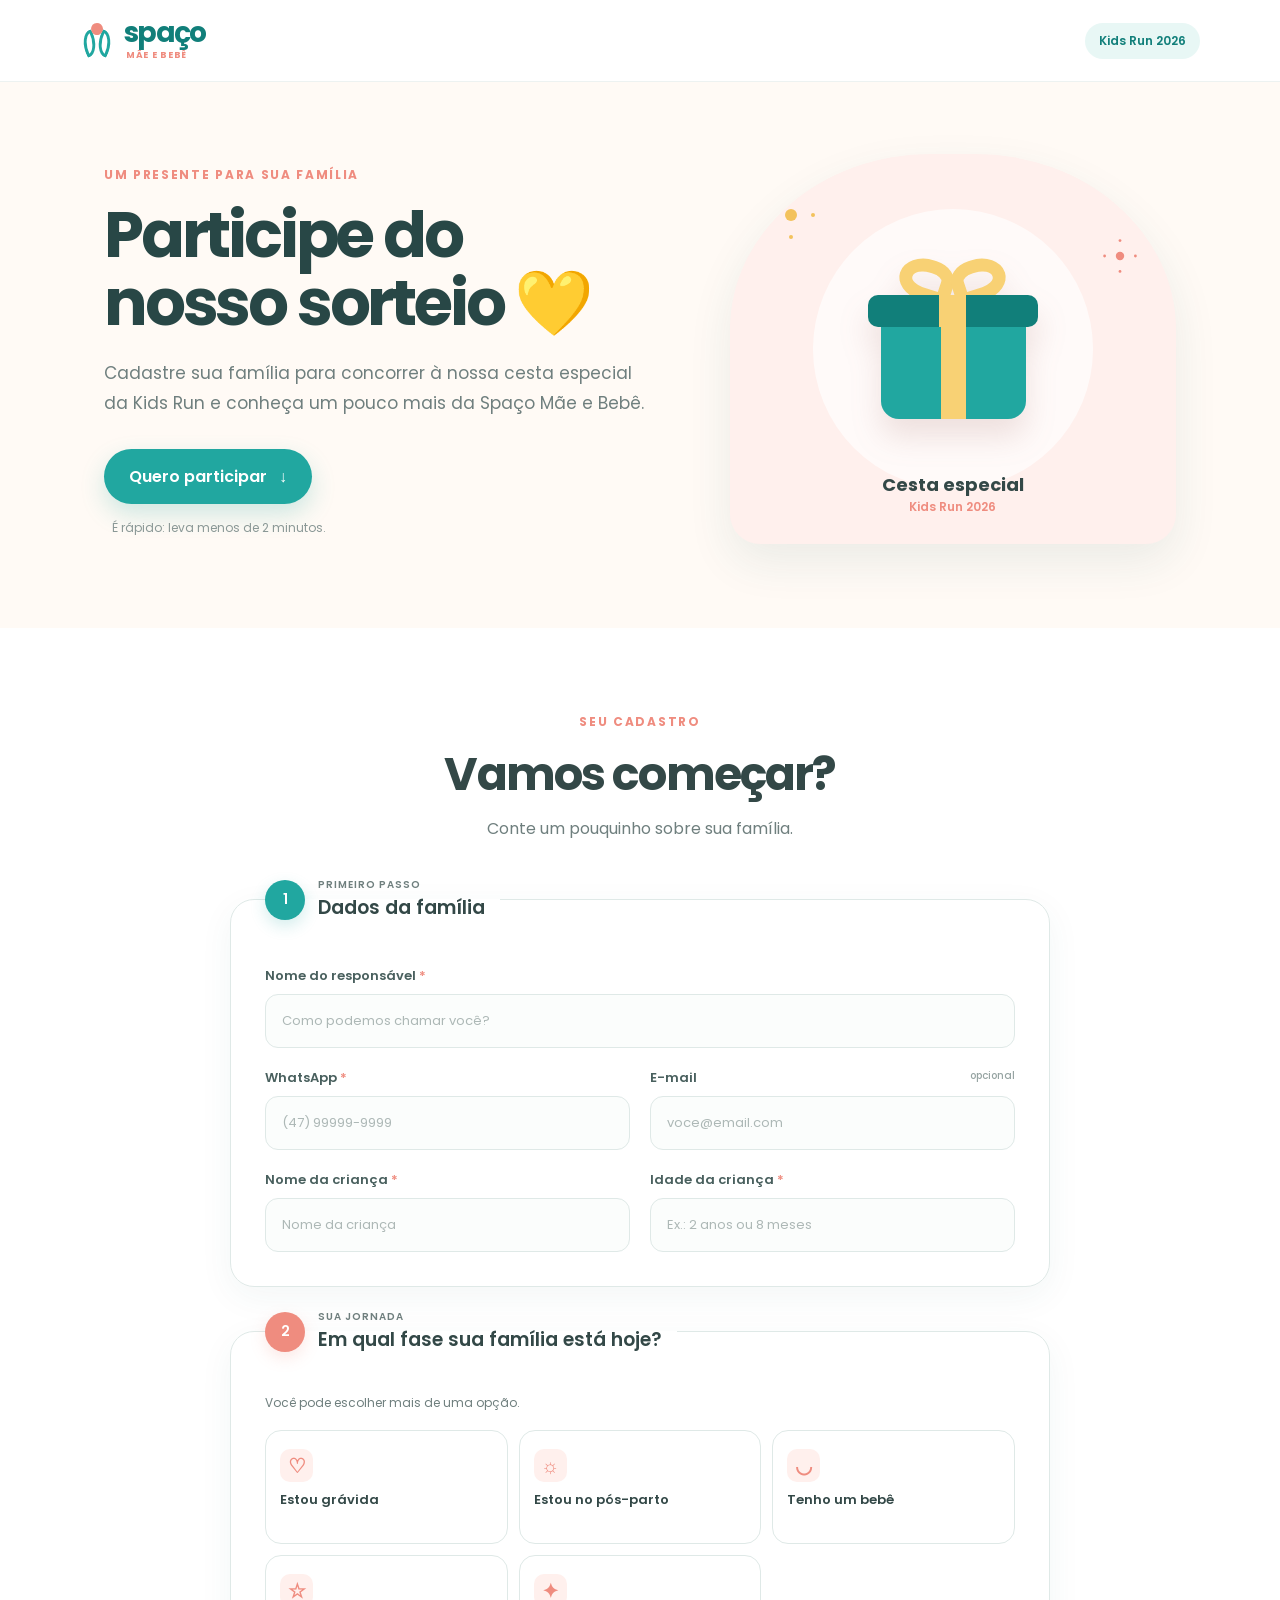
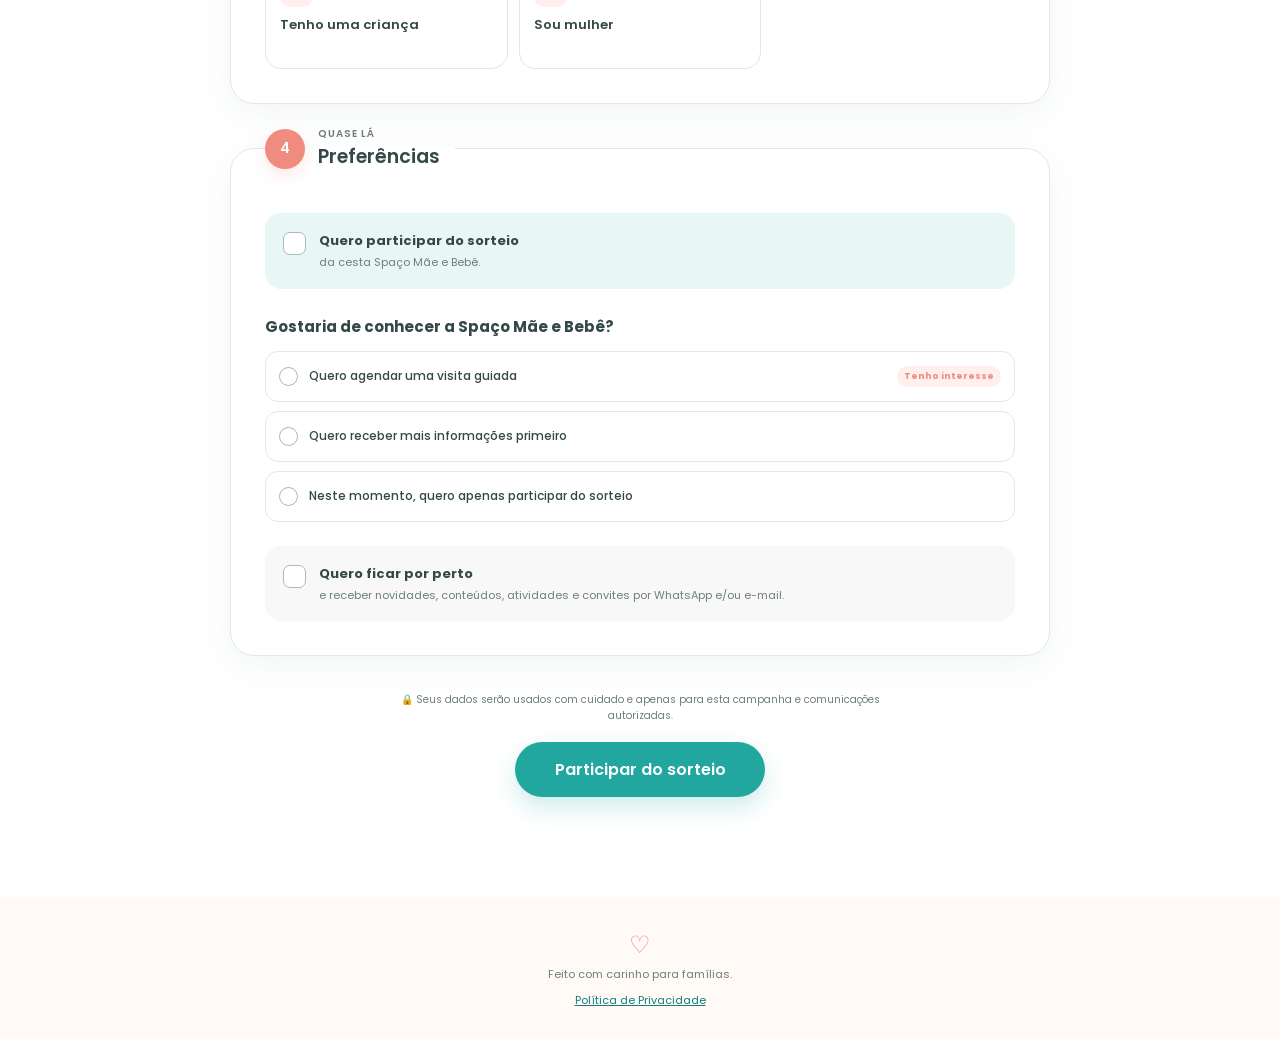
==== index.html @ 224c8922 "Implantação" ====
<!doctype html>
<html lang="pt-BR">
  <head>
    <meta charset="UTF-8" />
    <meta name="viewport" content="width=device-width, initial-scale=1.0" />
    <meta name="theme-color" content="#25a9a2" />
    <meta name="description" content="Participe do sorteio da Spaço Mãe e Bebê na 2ª Pequenos Anjos Kids Run 2026." />
    <title>Sorteio Kids Run 2026 | Spaço Mãe e Bebê</title>
    <link rel="preconnect" href="https://fonts.googleapis.com" />
    <link rel="preconnect" href="https://fonts.gstatic.com" crossorigin />
    <link href="https://fonts.googleapis.com/css2?family=Poppins:wght@400;500;600;700&display=swap" rel="stylesheet" />
    <link rel="stylesheet" href="styles.css" />
    <script src="script.js" defer></script>
  </head>
  <body>
    <header class="site-header">
      <a class="brand" href="https://spacomaeebebe.com.br/" aria-label="Spaço Mãe e Bebê">
        <span class="brand-mark" aria-hidden="true"><span></span><span></span><span></span></span>
        <span class="brand-name">spaço<small>mãe e bebê</small></span>
      </a>
      <span class="event-tag">Kids Run 2026</span>
    </header>

    <main>
      <section class="hero" aria-labelledby="hero-title">
        <div class="hero-copy">
          <span class="eyebrow">Um presente para sua família</span>
          <h1 id="hero-title">Participe do nosso sorteio <span aria-hidden="true">💛</span></h1>
          <p>Cadastre sua família para concorrer à nossa cesta especial da Kids Run e conheça um pouco mais da Spaço Mãe e Bebê.</p>
          <a class="button button-primary" href="#cadastro">Quero participar <span aria-hidden="true">↓</span></a>
          <span class="hero-note">É rápido: leva menos de 2 minutos.</span>
        </div>

        <div class="prize-card" aria-label="Cesta especial Kids Run">
          <div class="sun sun-one"></div><div class="sun sun-two"></div>
          <div class="gift" aria-hidden="true">
            <span class="gift-bow left"></span><span class="gift-bow right"></span>
            <span class="gift-lid"></span><span class="gift-box"></span>
          </div>
          <div class="prize-copy"><strong>Cesta especial</strong><span>Kids Run 2026</span></div>
        </div>
      </section>

      <section class="form-section" id="cadastro" aria-labelledby="form-title">
        <div class="form-intro">
          <span class="eyebrow">Seu cadastro</span>
          <h2 id="form-title">Vamos começar?</h2>
          <p>Conte um pouquinho sobre sua família.</p>
        </div>

        <form id="raffle-form" novalidate>
          <input type="hidden" name="origem" value="Kids Run 2026" />
          <input type="hidden" name="dataHora" id="data-hora" />

          <fieldset class="form-step">
            <legend><span class="step-number">1</span><span><small>Primeiro passo</small>Dados da família</span></legend>
            <div class="field-grid">
              <label class="field field-wide">Nome do responsável <span>*</span>
                <input type="text" name="responsavel" autocomplete="name" placeholder="Como podemos chamar você?" required />
                <small class="error-message">Digite o nome do responsável.</small>
              </label>
              <label class="field">WhatsApp <span>*</span>
                <input type="tel" name="whatsapp" id="whatsapp" autocomplete="tel" inputmode="numeric" maxlength="15" placeholder="(47) 99999-9999" required />
                <small class="error-message">Digite um WhatsApp válido.</small>
              </label>
              <label class="field">E-mail <em>opcional</em>
                <input type="email" name="email" autocomplete="email" placeholder="voce@email.com" />
                <small class="error-message">Digite um e-mail válido.</small>
              </label>
              <label class="field">Nome da criança <span>*</span>
                <input type="text" name="crianca" autocomplete="off" placeholder="Nome da criança" required />
                <small class="error-message">Digite o nome da criança.</small>
              </label>
              <label class="field">Idade da criança <span>*</span>
                <input type="text" name="idade" inputmode="decimal" placeholder="Ex.: 2 anos ou 8 meses" required />
                <small class="error-message">Informe a idade da criança.</small>
              </label>
            </div>
          </fieldset>

          <fieldset class="form-step" id="fase-step">
            <legend><span class="step-number coral">2</span><span><small>Sua jornada</small>Em qual fase sua família está hoje?</span></legend>
            <p class="helper">Você pode escolher mais de uma opção.</p>
            <div class="choice-grid phase-grid" id="phase-options">
              <label class="choice-card"><input type="checkbox" name="fase" value="Estou grávida" /><span class="choice-icon">♡</span><span>Estou grávida</span><i>✓</i></label>
              <label class="choice-card"><input type="checkbox" name="fase" value="Estou no pós-parto" /><span class="choice-icon">☼</span><span>Estou no pós-parto</span><i>✓</i></label>
              <label class="choice-card"><input type="checkbox" name="fase" value="Tenho um bebê" /><span class="choice-icon">◡</span><span>Tenho um bebê</span><i>✓</i></label>
              <label class="choice-card"><input type="checkbox" name="fase" value="Tenho uma criança" /><span class="choice-icon">☆</span><span>Tenho uma criança</span><i>✓</i></label>
              <label class="choice-card"><input type="checkbox" name="fase" value="Sou mulher" /><span class="choice-icon">✦</span><span>Sou mulher</span><i>✓</i></label>
            </div>
            <small class="group-error" id="phase-error">Escolha pelo menos uma fase.</small>
          </fieldset>

          <fieldset class="form-step interest-step" id="interest-step" hidden>
            <legend><span class="step-number">3</span><span><small>Conte pra gente</small>O que você gostaria de conhecer melhor?</span></legend>
            <p class="helper">Escolha quantas opções quiser.</p>
            <div class="pill-grid" id="interest-options" aria-live="polite"></div>
          </fieldset>

          <fieldset class="form-step final-step">
            <legend><span class="step-number coral">4</span><span><small>Quase lá</small>Preferências</span></legend>

            <div class="check-panel required-panel">
              <label class="check-row">
                <input type="checkbox" name="participaSorteio" value="Sim" required />
                <span class="custom-check">✓</span>
                <span><strong>Quero participar do sorteio</strong><small>da cesta Spaço Mãe e Bebê.</small></span>
              </label>
              <small class="group-error">Confirme sua participação no sorteio.</small>
            </div>

            <div class="visit-block">
              <h3>Gostaria de conhecer a Spaço Mãe e Bebê?</h3>
              <div class="radio-list">
                <label><input type="radio" name="visita" value="Quero agendar uma visita guiada" required /><span></span>Quero agendar uma visita guiada <b>Tenho interesse</b></label>
                <label><input type="radio" name="visita" value="Quero receber mais informações primeiro" /><span></span>Quero receber mais informações primeiro</label>
                <label><input type="radio" name="visita" value="Neste momento, quero apenas participar do sorteio" /><span></span>Neste momento, quero apenas participar do sorteio</label>
              </div>
              <small class="group-error" id="visit-error">Escolha uma opção.</small>
            </div>

            <div class="check-panel consent-panel">
              <label class="check-row">
                <input type="checkbox" name="autorizouComunicacao" value="Sim" />
                <span class="custom-check">✓</span>
                <span><strong>Quero ficar por perto</strong><small>e receber novidades, conteúdos, atividades e convites por WhatsApp e/ou e-mail.</small></span>
              </label>
            </div>
          </fieldset>

          <div class="submit-area">
            <p><span aria-hidden="true">🔒</span> Seus dados serão usados com cuidado e apenas para esta campanha e comunicações autorizadas.</p>
            <button class="button button-primary submit-button" type="submit">
              <span class="button-label">Participar do sorteio</span><span class="spinner" aria-hidden="true"></span>
            </button>
            <div class="submit-error" role="alert" hidden>Não foi possível enviar agora. Confira sua conexão e tente novamente.</div>
          </div>
        </form>
      </section>

      <section class="success-card" id="success" hidden tabindex="-1">
        <div class="success-icon" aria-hidden="true">✓</div>
        <span class="eyebrow">Tudo certo</span>
        <h2>Cadastro realizado! 💛</h2>
        <p>Pronto, você já está participando do nosso sorteio. Boa sorte!</p>
        <p class="visit-success" hidden>Que bom saber que você quer conhecer a Spaço! Nossa equipe está aqui no evento e pode conversar com você para deixar sua visita encaminhada.</p>
        <a class="button button-primary" href="https://spacomaeebebe.com.br/">Conhecer a Spaço Mãe e Bebê</a>
      </section>
    </main>

    <footer><span class="footer-heart">♡</span><p>Feito com carinho para famílias.</p><a href="https://spacomaeebebe.com.br/politica-de-privacidade/">Política de Privacidade</a></footer>
  </body>
</html>
---- styles.css ----
:root {
  --teal: #21a7a0;
  --teal-dark: #117f7a;
  --teal-soft: #e8f7f5;
  --coral: #ef8c7f;
  --coral-soft: #fff0ed;
  --cream: #fffaf5;
  --ink: #334847;
  --muted: #6f7f7e;
  --line: #dfe9e7;
  --white: #fff;
  --shadow: 0 18px 45px rgba(32, 94, 90, .09);
  --radius: 24px;
}

* { box-sizing: border-box; }
html { scroll-behavior: smooth; }
body { margin: 0; font-family: "Poppins", Arial, sans-serif; color: var(--ink); background: var(--cream); -webkit-font-smoothing: antialiased; }
button, input { font: inherit; }
a { color: inherit; }
[hidden] { display: none !important; }

.site-header { height: 82px; padding: 0 max(24px, calc((100% - 1120px) / 2)); display: flex; align-items: center; justify-content: space-between; background: rgba(255,255,255,.96); border-bottom: 1px solid #edf2f1; }
.brand { display: inline-flex; align-items: center; gap: 10px; text-decoration: none; color: var(--teal-dark); }
.brand-name { font-size: 28px; line-height: .82; letter-spacing: -.06em; font-weight: 700; }
.brand-name small { display: block; color: var(--coral); letter-spacing: .08em; font-size: 9px; text-transform: uppercase; margin: 7px 0 0 2px; }
.brand-mark { position: relative; width: 34px; height: 38px; display: block; }
.brand-mark span { position: absolute; width: 15px; height: 25px; border: 3px solid var(--teal); border-radius: 100% 10% 100% 10%; transform: rotate(-25deg); left: 2px; top: 9px; }
.brand-mark span:nth-child(2) { transform: rotate(25deg) scaleX(-1); left: 17px; }
.brand-mark span:nth-child(3) { width: 12px; height: 12px; border: 0; border-radius: 50%; background: var(--coral); left: 11px; top: 1px; }
.event-tag { color: var(--teal-dark); background: var(--teal-soft); padding: 9px 14px; border-radius: 999px; font-size: 12px; font-weight: 600; }

.hero { max-width: 1120px; margin: 0 auto; padding: 72px 24px 84px; display: grid; grid-template-columns: 1.1fr .9fr; align-items: center; gap: 80px; position: relative; }
.hero h1 { font-size: clamp(42px, 5vw, 68px); line-height: 1.06; letter-spacing: -.05em; margin: 15px 0 22px; color: #284746; }
.hero p { font-size: 17px; line-height: 1.75; max-width: 600px; color: var(--muted); margin: 0 0 30px; }
.eyebrow { display: inline-block; color: var(--coral); font-size: 12px; font-weight: 700; letter-spacing: .14em; text-transform: uppercase; }
.button { min-height: 54px; border: 0; border-radius: 999px; padding: 15px 25px; display: inline-flex; align-items: center; justify-content: center; gap: 12px; font-weight: 600; text-decoration: none; cursor: pointer; transition: transform .2s, box-shadow .2s, background .2s; }
.button:hover { transform: translateY(-2px); }
.button-primary { color: white; background: var(--teal); box-shadow: 0 10px 24px rgba(33, 167, 160, .22); }
.button-primary:hover { background: var(--teal-dark); }
.hero-note { display: block; color: #8a9896; font-size: 12px; margin: 15px 0 0 8px; }
.prize-card { height: 390px; border-radius: 45% 45% 30px 30px; background: var(--coral-soft); position: relative; overflow: hidden; display: flex; align-items: center; justify-content: center; box-shadow: var(--shadow); }
.prize-card:before { content: ""; width: 280px; height: 280px; position: absolute; border-radius: 50%; background: rgba(255,255,255,.7); }
.prize-copy { position: absolute; bottom: 28px; text-align: center; display: flex; flex-direction: column; color: var(--ink); }
.prize-copy strong { font-size: 18px; }.prize-copy span { color: var(--coral); font-size: 12px; font-weight: 600; }
.gift { width: 170px; height: 160px; position: relative; z-index: 1; margin-top: -20px; filter: drop-shadow(0 18px 15px rgba(143,82,71,.15)); }
.gift-box { position: absolute; width: 145px; height: 100px; left: 13px; bottom: 0; background: var(--teal); border-radius: 7px 7px 18px 18px; }
.gift-box:before { content:""; position:absolute; width: 25px; height:100%; background:#f8d174; left:60px; }
.gift-lid { position:absolute; width:170px; height:32px; bottom:92px; left:0; background:var(--teal-dark); border-radius:10px; z-index:2; }
.gift-lid:before { content:""; position:absolute; width:27px; height:100%; background:#f8d174; left:71px; }
.gift-bow { position:absolute; width:55px; height:42px; border:13px solid #f8d174; bottom:118px; left:31px; border-radius:55% 45% 25% 50%; transform:rotate(18deg); }
.gift-bow.right { left:83px; transform:rotate(-18deg) scaleX(-1); }
.sun { position:absolute; width:12px; height:12px; border-radius:50%; background:#f3c25c; top:55px; left:55px; box-shadow: 0 -22px 0 -4px #f3c25c, 0 22px 0 -4px #f3c25c, 22px 0 0 -4px #f3c25c, -22px 0 0 -4px #f3c25c; }
.sun-two { top:96px; left:auto; right:50px; transform:scale(.7); background:var(--coral); box-shadow: 0 -22px 0 -4px var(--coral), 0 22px 0 -4px var(--coral), 22px 0 0 -4px var(--coral), -22px 0 0 -4px var(--coral); }

.form-section { background: var(--white); padding: 80px 24px 100px; }
.form-intro { text-align: center; max-width: 650px; margin: 0 auto 36px; }
.form-intro h2, .success-card h2 { font-size: clamp(32px, 4vw, 46px); letter-spacing: -.04em; margin: 7px 0; }
.form-intro p { margin: 0; color: var(--muted); }
form { max-width: 820px; margin: 0 auto; }
.form-step { border: 1px solid var(--line); border-radius: var(--radius); padding: 34px; margin: 0 0 22px; box-shadow: 0 10px 35px rgba(32,94,90,.055); min-width: 0; }
.form-step legend { padding: 0 15px 0 0; display: flex; align-items: center; gap: 13px; font-size: 19px; font-weight: 600; }
.form-step legend small { display: block; color: var(--muted); font-size: 10px; font-weight: 600; letter-spacing: .1em; text-transform: uppercase; }
.step-number { width: 40px; height: 40px; border-radius: 50%; display: grid; place-items: center; color: white; background: var(--teal); font-size: 14px; box-shadow: 0 6px 16px rgba(33,167,160,.2); }
.step-number.coral { background: var(--coral); box-shadow: 0 6px 16px rgba(239,140,127,.2); }
.field-grid { display: grid; grid-template-columns: 1fr 1fr; gap: 20px; margin-top: 10px; }
.field-wide { grid-column: 1/-1; }
.field { font-size: 13px; font-weight: 600; color: #49605e; }
.field > span { color: var(--coral); }.field em { float: right; font-size: 10px; color: #96a4a2; font-style: normal; font-weight: 500; }
.field input { display: block; width: 100%; height: 54px; margin-top: 8px; padding: 0 16px; border: 1.5px solid var(--line); border-radius: 13px; outline: none; color: var(--ink); background: #fbfdfc; transition: border .2s, box-shadow .2s; }
.field input:focus { border-color: var(--teal); box-shadow: 0 0 0 4px var(--teal-soft); background: white; }
.field input::placeholder { color: #adb8b6; font-weight: 400; }
.helper { color: var(--muted); font-size: 12px; margin: 6px 0 18px; }
.choice-grid { display: grid; grid-template-columns: repeat(3, 1fr); gap: 11px; }
.choice-card { position: relative; min-height: 114px; border: 1.5px solid var(--line); border-radius: 16px; padding: 18px 14px; display: flex; flex-direction: column; gap: 8px; cursor: pointer; font-size: 13px; font-weight: 600; transition: .2s; }
.choice-card input, .pill input, .radio-list input, .check-row input { position: absolute; opacity: 0; pointer-events: none; }
.choice-card i { position: absolute; right: 11px; top: 11px; width: 20px; height: 20px; border-radius: 50%; background: var(--teal); color: white; display: none; place-items: center; font-size: 11px; font-style: normal; }
.choice-card:has(input:checked) { border-color: var(--teal); background: var(--teal-soft); color: var(--teal-dark); }
.choice-card:has(input:checked) i { display: grid; }
.choice-icon { width: 33px; height: 33px; display: grid; place-items: center; border-radius: 10px; background: var(--coral-soft); color: var(--coral); font-size: 20px; }
.pill-grid { display: flex; flex-wrap: wrap; gap: 9px; }
.pill { position: relative; cursor: pointer; }
.pill span { display: block; padding: 11px 15px; border: 1.5px solid var(--line); border-radius: 999px; font-size: 12px; font-weight: 500; transition: .2s; }
.pill:has(input:checked) span { color: var(--teal-dark); border-color: var(--teal); background: var(--teal-soft); }
.check-panel { border-radius: 16px; padding: 18px; background: var(--teal-soft); margin: 8px 0 26px; }
.consent-panel { background: #f7f8f7; margin: 24px 0 0; }
.check-row { display: flex; gap: 13px; cursor: pointer; position: relative; align-items: flex-start; }
.custom-check { flex: 0 0 23px; width: 23px; height: 23px; border: 1.5px solid #a8bdb9; border-radius: 7px; background: white; color: transparent; display: grid; place-items: center; font-size: 12px; margin-top: 1px; }
.check-row input:checked + .custom-check { background: var(--teal); border-color: var(--teal); color: white; }
.check-row strong { display: block; font-size: 13px; }.check-row small { display: block; color: var(--muted); font-size: 11px; margin-top: 3px; line-height: 1.5; }
.visit-block h3 { font-size: 15px; margin: 0 0 13px; }
.radio-list { display: grid; gap: 9px; }
.radio-list label { min-height: 51px; border: 1.5px solid var(--line); border-radius: 13px; padding: 12px 13px; display: flex; align-items: center; gap: 11px; position: relative; cursor: pointer; font-size: 12px; font-weight: 500; }
.radio-list label > span { width: 19px; height: 19px; flex: 0 0 19px; border: 1.5px solid #a9b7b5; border-radius: 50%; box-shadow: inset 0 0 0 4px white; background: white; }
.radio-list label:has(input:checked) { border-color: var(--teal); background: var(--teal-soft); color: var(--teal-dark); }
.radio-list label:has(input:checked) > span { background: var(--teal); border-color: var(--teal); }
.radio-list b { margin-left: auto; white-space: nowrap; color: var(--coral); background: var(--coral-soft); padding: 4px 7px; border-radius: 999px; font-size: 9px; }
.group-error, .error-message { display: none; color: #c95f55; font-size: 10px; margin-top: 7px; font-weight: 500; }
.field.invalid input { border-color: #d96e63; background: #fff9f8; }.field.invalid .error-message, .invalid-group > .group-error, .check-panel.invalid-group .group-error { display: block; }
.submit-area { text-align: center; padding-top: 14px; }.submit-area p { color: var(--muted); font-size: 10px; max-width: 540px; margin: 0 auto 18px; }
.submit-button { min-width: 250px; }.submit-button[disabled] { cursor: wait; opacity: .75; transform: none; }
.spinner { display: none; width: 18px; height: 18px; border: 2px solid rgba(255,255,255,.45); border-top-color: #fff; border-radius: 50%; animation: spin .8s linear infinite; }
.is-loading .spinner { display: block; }.is-loading .button-label { opacity: .8; }
.submit-error { margin: 14px auto 0; color: #b44e45; background: var(--coral-soft); padding: 11px; border-radius: 12px; font-size: 12px; max-width: 500px; }
@keyframes spin { to { transform: rotate(360deg); } }

.success-card { max-width: 720px; margin: 80px auto; padding: 60px 30px; text-align: center; background: white; border-radius: 30px; box-shadow: var(--shadow); }
.success-card p { color: var(--muted); line-height: 1.7; max-width: 560px; margin: 10px auto 24px; }.success-card .visit-success { padding: 16px; background: var(--coral-soft); border-radius: 14px; color: var(--ink); }
.success-icon { width: 66px; height: 66px; display: grid; place-items: center; margin: 0 auto 18px; border-radius: 50%; background: var(--teal-soft); color: var(--teal); font-size: 27px; }
footer { min-height: 130px; padding: 30px 24px; display: flex; flex-direction: column; align-items: center; justify-content: center; color: var(--muted); font-size: 11px; text-align: center; }
footer p { margin: 4px; }.footer-heart { font-size: 24px; color: var(--coral); }footer a { color: var(--teal-dark); margin-top: 5px; }

@media (max-width: 760px) {
  .site-header { height: 70px; padding: 0 18px; }.brand-name { font-size: 23px; }.brand-mark { transform: scale(.85); margin-right: -3px; }.event-tag { font-size: 10px; padding: 7px 10px; }
  .hero { padding: 45px 20px 60px; grid-template-columns: 1fr; gap: 38px; text-align: center; }.hero h1 { font-size: 40px; }.hero p { font-size: 15px; line-height: 1.65; }.hero .button { width: 100%; }.hero-note { margin-left: 0; }
  .prize-card { height: 300px; border-radius: 38% 38% 24px 24px; }.gift { transform: scale(.8); }.prize-copy { bottom: 22px; }
  .form-section { padding: 60px 14px 75px; }.form-intro { margin-bottom: 28px; }.form-intro h2 { font-size: 34px; }
  .form-step { padding: 24px 17px 22px; border-radius: 20px; }.form-step legend { font-size: 16px; padding-right: 8px; }.step-number { width: 36px; height: 36px; }
  .field-grid { grid-template-columns: 1fr; gap: 16px; }.field-wide { grid-column: auto; }.field input { height: 56px; font-size: 16px; }
  .choice-grid { grid-template-columns: 1fr 1fr; }.choice-card { min-height: 105px; }.choice-card:last-child { grid-column: 1/-1; min-height: 78px; }
  .radio-list label { align-items: flex-start; line-height: 1.45; }.radio-list b { display: none; }
  .submit-button { width: 100%; min-height: 58px; }.success-card { margin: 40px 14px; padding: 45px 20px; }
}

@media (prefers-reduced-motion: reduce) { html { scroll-behavior: auto; } *, *:before, *:after { animation-duration: .01ms !important; transition-duration: .01ms !important; } }
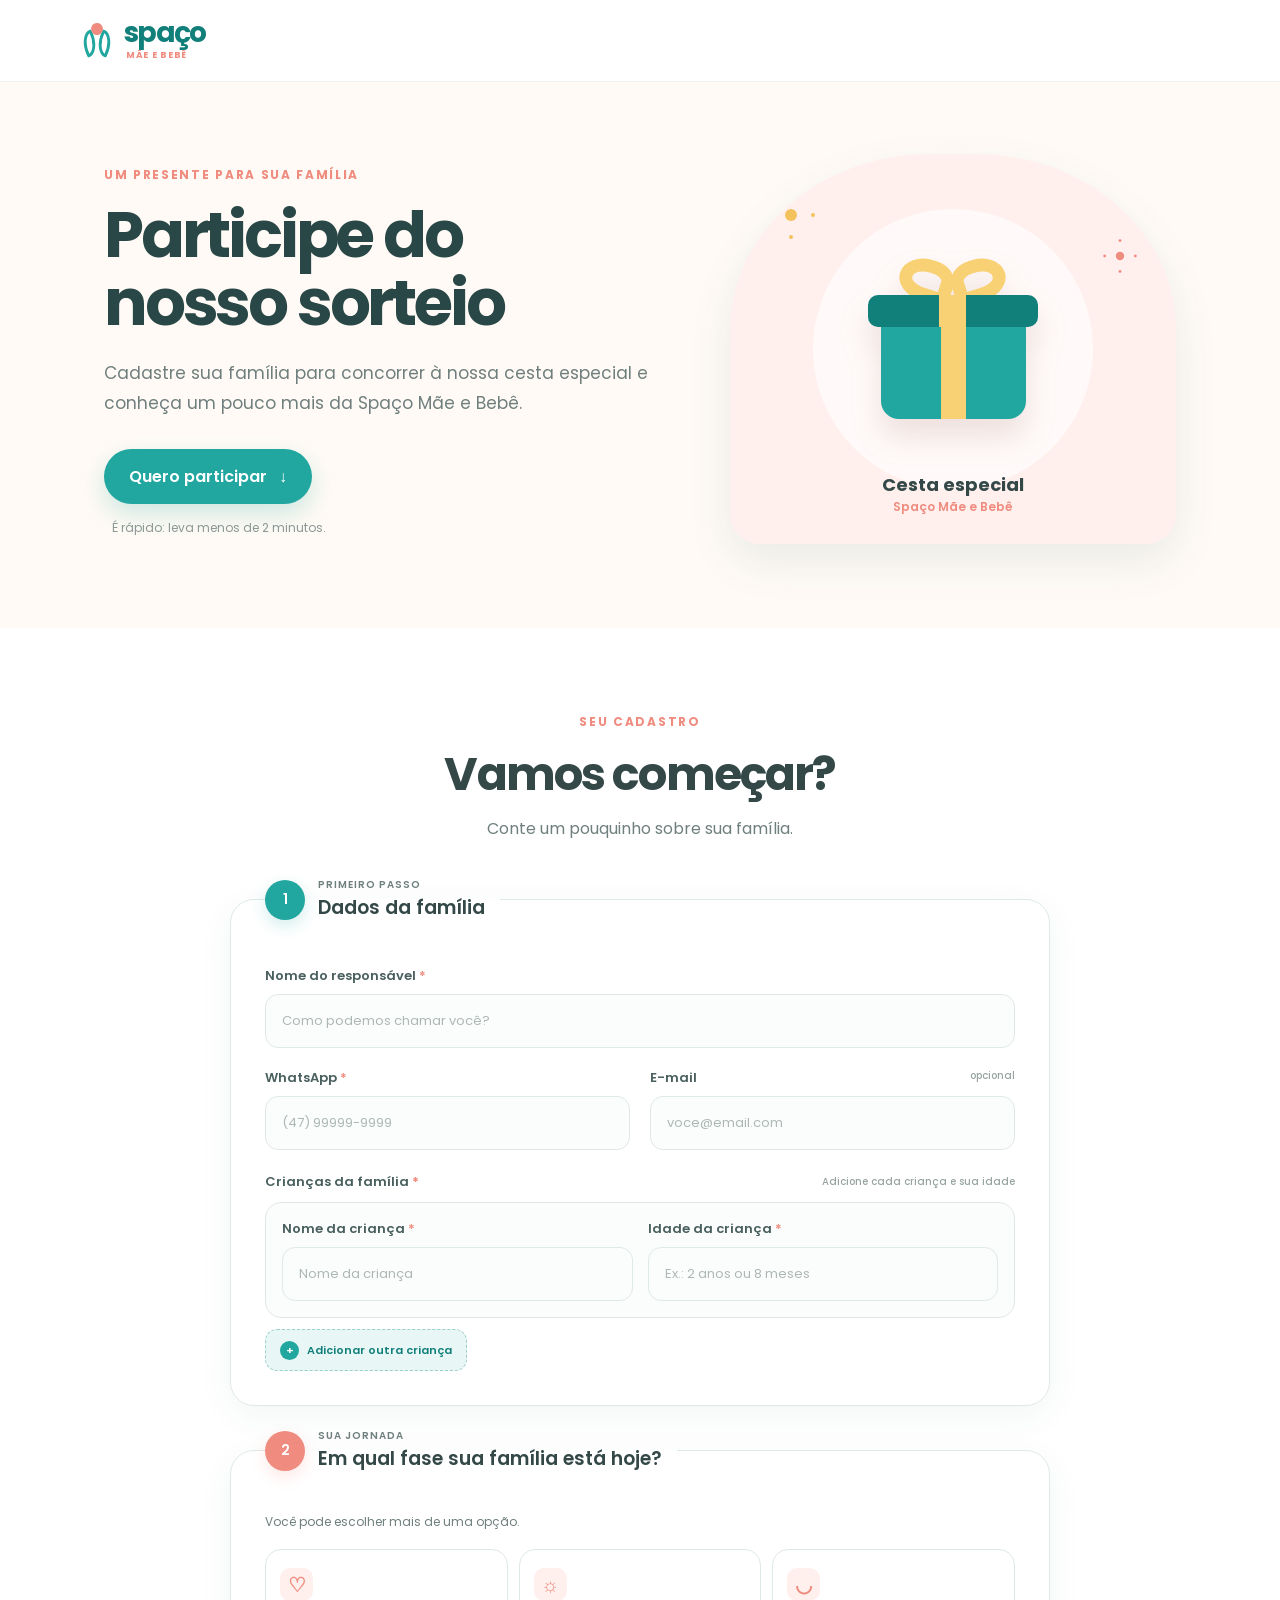
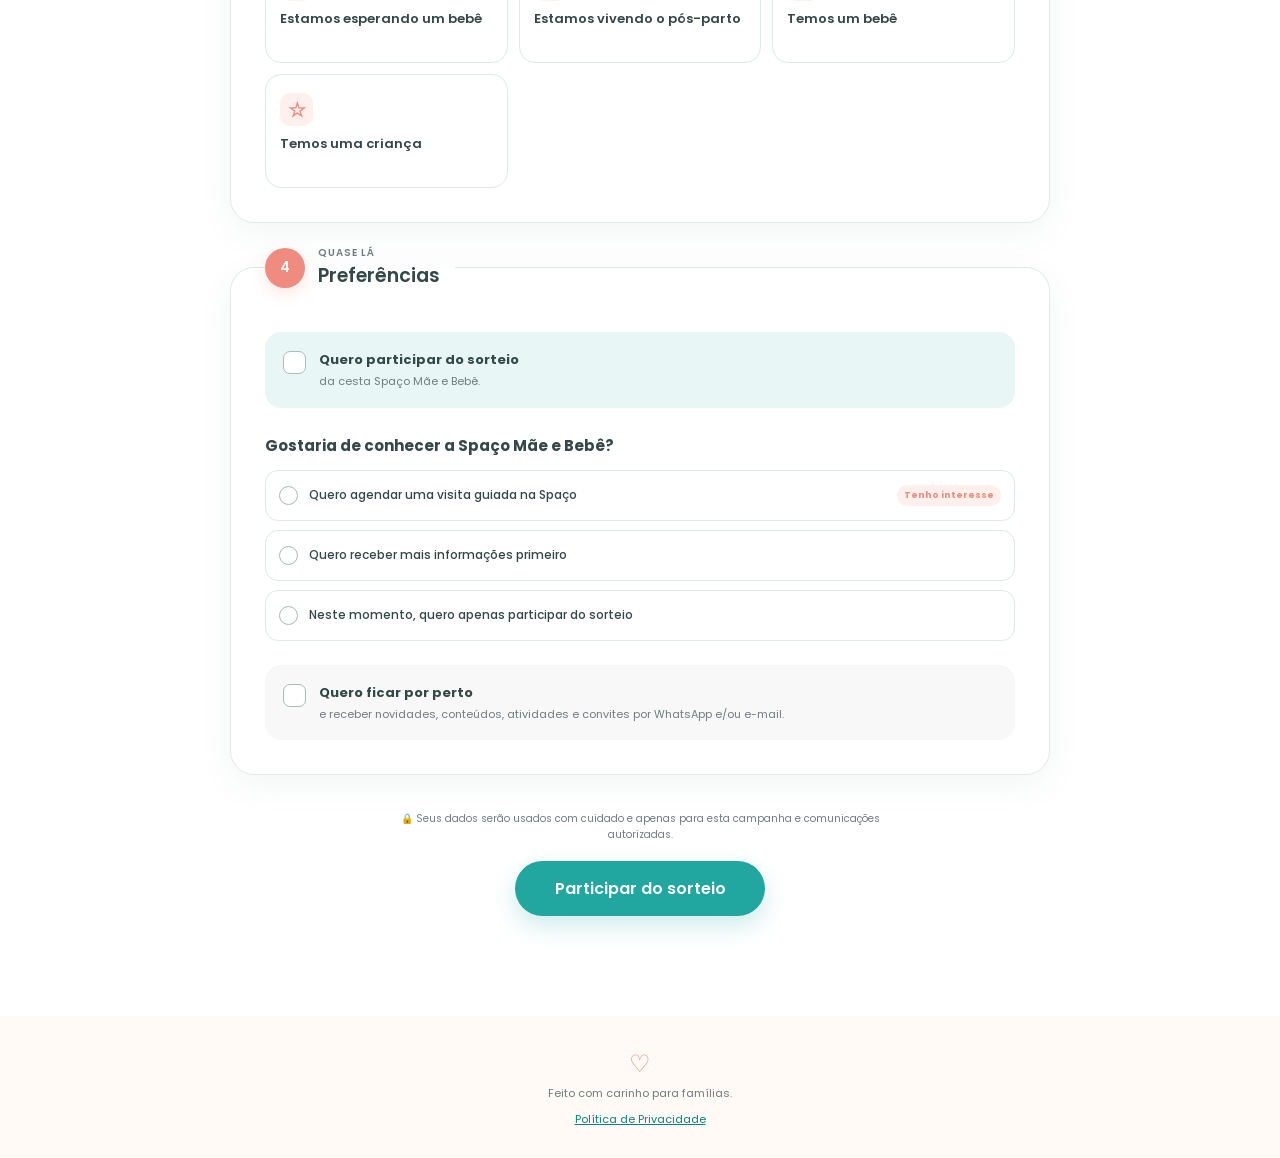
==== commit 939bbb00: "Ajustes" ====
--- a/index.html
+++ b/index.html
@@ -4,8 +4,8 @@
     <meta charset="UTF-8" />
     <meta name="viewport" content="width=device-width, initial-scale=1.0" />
     <meta name="theme-color" content="#25a9a2" />
-    <meta name="description" content="Participe do sorteio da Spaço Mãe e Bebê na 2ª Pequenos Anjos Kids Run 2026." />
-    <title>Sorteio Kids Run 2026 | Spaço Mãe e Bebê</title>
+    <meta name="description" content="Participe do sorteio especial da Spaço Mãe e Bebê." />
+    <title>Sorteio | Spaço Mãe e Bebê</title>
     <link rel="preconnect" href="https://fonts.googleapis.com" />
     <link rel="preconnect" href="https://fonts.gstatic.com" crossorigin />
     <link href="https://fonts.googleapis.com/css2?family=Poppins:wght@400;500;600;700&display=swap" rel="stylesheet" />
@@ -18,26 +18,25 @@
         <span class="brand-mark" aria-hidden="true"><span></span><span></span><span></span></span>
         <span class="brand-name">spaço<small>mãe e bebê</small></span>
       </a>
-      <span class="event-tag">Kids Run 2026</span>
     </header>
 
     <main>
       <section class="hero" aria-labelledby="hero-title">
         <div class="hero-copy">
           <span class="eyebrow">Um presente para sua família</span>
-          <h1 id="hero-title">Participe do nosso sorteio <span aria-hidden="true">💛</span></h1>
-          <p>Cadastre sua família para concorrer à nossa cesta especial da Kids Run e conheça um pouco mais da Spaço Mãe e Bebê.</p>
+          <h1 id="hero-title">Participe do nosso sorteio</h1>
+          <p>Cadastre sua família para concorrer à nossa cesta especial e conheça um pouco mais da Spaço Mãe e Bebê.</p>
           <a class="button button-primary" href="#cadastro">Quero participar <span aria-hidden="true">↓</span></a>
           <span class="hero-note">É rápido: leva menos de 2 minutos.</span>
         </div>
 
-        <div class="prize-card" aria-label="Cesta especial Kids Run">
+        <div class="prize-card" aria-label="Cesta especial Spaço Mãe e Bebê">
           <div class="sun sun-one"></div><div class="sun sun-two"></div>
           <div class="gift" aria-hidden="true">
             <span class="gift-bow left"></span><span class="gift-bow right"></span>
             <span class="gift-lid"></span><span class="gift-box"></span>
           </div>
-          <div class="prize-copy"><strong>Cesta especial</strong><span>Kids Run 2026</span></div>
+          <div class="prize-copy"><strong>Cesta especial</strong><span>Spaço Mãe e Bebê</span></div>
         </div>
       </section>
 
@@ -67,14 +66,31 @@
                 <input type="email" name="email" autocomplete="email" placeholder="voce@email.com" />
                 <small class="error-message">Digite um e-mail válido.</small>
               </label>
-              <label class="field">Nome da criança <span>*</span>
-                <input type="text" name="crianca" autocomplete="off" placeholder="Nome da criança" required />
-                <small class="error-message">Digite o nome da criança.</small>
-              </label>
-              <label class="field">Idade da criança <span>*</span>
-                <input type="text" name="idade" inputmode="decimal" placeholder="Ex.: 2 anos ou 8 meses" required />
-                <small class="error-message">Informe a idade da criança.</small>
-              </label>
+              <div class="children-field field-wide">
+                <div class="children-heading">
+                  <span>Crianças da família <b>*</b></span>
+                  <small>Adicione cada criança e sua idade</small>
+                </div>
+                <div class="children-list" id="children-list">
+                  <div class="child-row" data-child="1">
+                    <div class="child-row-heading">
+                      <strong>Criança 1</strong>
+                      <button class="remove-child" type="button" aria-label="Remover criança 1" hidden>Remover</button>
+                    </div>
+                    <div class="child-fields">
+                      <label class="field">Nome da criança <span>*</span>
+                        <input type="text" name="criancaItem" autocomplete="off" placeholder="Nome da criança" required />
+                        <small class="error-message">Digite o nome da criança.</small>
+                      </label>
+                      <label class="field">Idade da criança <span>*</span>
+                        <input type="text" name="idadeItem" inputmode="text" placeholder="Ex.: 2 anos ou 8 meses" required />
+                        <small class="error-message">Informe a idade da criança.</small>
+                      </label>
+                    </div>
+                  </div>
+                </div>
+                <button class="add-child" id="add-child" type="button"><span aria-hidden="true">+</span> Adicionar outra criança</button>
+              </div>
             </div>
           </fieldset>
 
@@ -82,11 +98,10 @@
             <legend><span class="step-number coral">2</span><span><small>Sua jornada</small>Em qual fase sua família está hoje?</span></legend>
             <p class="helper">Você pode escolher mais de uma opção.</p>
             <div class="choice-grid phase-grid" id="phase-options">
-              <label class="choice-card"><input type="checkbox" name="fase" value="Estou grávida" /><span class="choice-icon">♡</span><span>Estou grávida</span><i>✓</i></label>
-              <label class="choice-card"><input type="checkbox" name="fase" value="Estou no pós-parto" /><span class="choice-icon">☼</span><span>Estou no pós-parto</span><i>✓</i></label>
-              <label class="choice-card"><input type="checkbox" name="fase" value="Tenho um bebê" /><span class="choice-icon">◡</span><span>Tenho um bebê</span><i>✓</i></label>
-              <label class="choice-card"><input type="checkbox" name="fase" value="Tenho uma criança" /><span class="choice-icon">☆</span><span>Tenho uma criança</span><i>✓</i></label>
-              <label class="choice-card"><input type="checkbox" name="fase" value="Sou mulher" /><span class="choice-icon">✦</span><span>Sou mulher</span><i>✓</i></label>
+              <label class="choice-card"><input type="checkbox" name="fase" value="Estamos esperando um bebê" /><span class="choice-icon">♡</span><span>Estamos esperando um bebê</span><i>✓</i></label>
+              <label class="choice-card"><input type="checkbox" name="fase" value="Estamos vivendo o pós-parto" /><span class="choice-icon">☼</span><span>Estamos vivendo o pós-parto</span><i>✓</i></label>
+              <label class="choice-card"><input type="checkbox" name="fase" value="Temos um bebê" /><span class="choice-icon">◡</span><span>Temos um bebê</span><i>✓</i></label>
+              <label class="choice-card"><input type="checkbox" name="fase" value="Temos uma criança" /><span class="choice-icon">☆</span><span>Temos uma criança</span><i>✓</i></label>
             </div>
             <small class="group-error" id="phase-error">Escolha pelo menos uma fase.</small>
           </fieldset>
@@ -112,7 +127,7 @@
             <div class="visit-block">
               <h3>Gostaria de conhecer a Spaço Mãe e Bebê?</h3>
               <div class="radio-list">
-                <label><input type="radio" name="visita" value="Quero agendar uma visita guiada" required /><span></span>Quero agendar uma visita guiada <b>Tenho interesse</b></label>
+                <label><input type="radio" name="visita" value="Quero agendar uma visita guiada na Spaço" required /><span></span>Quero agendar uma visita guiada na Spaço <b>Tenho interesse</b></label>
                 <label><input type="radio" name="visita" value="Quero receber mais informações primeiro" /><span></span>Quero receber mais informações primeiro</label>
                 <label><input type="radio" name="visita" value="Neste momento, quero apenas participar do sorteio" /><span></span>Neste momento, quero apenas participar do sorteio</label>
               </div>
@@ -141,7 +156,7 @@
       <section class="success-card" id="success" hidden tabindex="-1">
         <div class="success-icon" aria-hidden="true">✓</div>
         <span class="eyebrow">Tudo certo</span>
-        <h2>Cadastro realizado! 💛</h2>
+        <h2>Cadastro realizado!</h2>
         <p>Pronto, você já está participando do nosso sorteio. Boa sorte!</p>
         <p class="visit-success" hidden>Que bom saber que você quer conhecer a Spaço! Nossa equipe está aqui no evento e pode conversar com você para deixar sua visita encaminhada.</p>
         <a class="button button-primary" href="https://spacomaeebebe.com.br/">Conhecer a Spaço Mãe e Bebê</a>
--- a/styles.css
+++ b/styles.css
@@ -28,7 +28,6 @@
 .brand-mark span { position: absolute; width: 15px; height: 25px; border: 3px solid var(--teal); border-radius: 100% 10% 100% 10%; transform: rotate(-25deg); left: 2px; top: 9px; }
 .brand-mark span:nth-child(2) { transform: rotate(25deg) scaleX(-1); left: 17px; }
 .brand-mark span:nth-child(3) { width: 12px; height: 12px; border: 0; border-radius: 50%; background: var(--coral); left: 11px; top: 1px; }
-.event-tag { color: var(--teal-dark); background: var(--teal-soft); padding: 9px 14px; border-radius: 999px; font-size: 12px; font-weight: 600; }
 
 .hero { max-width: 1120px; margin: 0 auto; padding: 72px 24px 84px; display: grid; grid-template-columns: 1.1fr .9fr; align-items: center; gap: 80px; position: relative; }
 .hero h1 { font-size: clamp(42px, 5vw, 68px); line-height: 1.06; letter-spacing: -.05em; margin: 15px 0 22px; color: #284746; }
@@ -70,6 +69,18 @@
 .field input { display: block; width: 100%; height: 54px; margin-top: 8px; padding: 0 16px; border: 1.5px solid var(--line); border-radius: 13px; outline: none; color: var(--ink); background: #fbfdfc; transition: border .2s, box-shadow .2s; }
 .field input:focus { border-color: var(--teal); box-shadow: 0 0 0 4px var(--teal-soft); background: white; }
 .field input::placeholder { color: #adb8b6; font-weight: 400; }
+.children-field { margin-top: 2px; }
+.children-heading { display: flex; align-items: center; justify-content: space-between; margin-bottom: 10px; color: #49605e; font-size: 13px; font-weight: 600; }
+.children-heading b { color: var(--coral); }.children-heading small { color: #96a4a2; font-size: 10px; font-weight: 500; }
+.children-list { display: grid; gap: 12px; }
+.child-row { padding: 16px; border: 1px solid var(--line); border-radius: 16px; background: #fbfdfc; }
+.child-row-heading { display: none; align-items: center; justify-content: space-between; margin-bottom: 12px; }
+.child-row-heading strong { color: var(--teal-dark); font-size: 12px; }
+.remove-child { padding: 4px 0; border: 0; color: #b85e56; background: transparent; font-size: 10px; font-weight: 600; cursor: pointer; }
+.child-fields { display: grid; grid-template-columns: 1fr 1fr; gap: 15px; }
+.children-list.has-multiple .child-row-heading { display: flex; }
+.add-child { min-height: 42px; margin-top: 11px; padding: 8px 14px; border: 1.5px dashed #9bcfcb; border-radius: 12px; color: var(--teal-dark); background: var(--teal-soft); font-size: 11px; font-weight: 600; cursor: pointer; }
+.add-child span { display: inline-grid; place-items: center; width: 19px; height: 19px; margin-right: 5px; border-radius: 50%; color: white; background: var(--teal); }
 .helper { color: var(--muted); font-size: 12px; margin: 6px 0 18px; }
 .choice-grid { display: grid; grid-template-columns: repeat(3, 1fr); gap: 11px; }
 .choice-card { position: relative; min-height: 114px; border: 1.5px solid var(--line); border-radius: 16px; padding: 18px 14px; display: flex; flex-direction: column; gap: 8px; cursor: pointer; font-size: 13px; font-weight: 600; transition: .2s; }
@@ -111,13 +122,14 @@
 footer p { margin: 4px; }.footer-heart { font-size: 24px; color: var(--coral); }footer a { color: var(--teal-dark); margin-top: 5px; }
 
 @media (max-width: 760px) {
-  .site-header { height: 70px; padding: 0 18px; }.brand-name { font-size: 23px; }.brand-mark { transform: scale(.85); margin-right: -3px; }.event-tag { font-size: 10px; padding: 7px 10px; }
+  .site-header { height: 70px; padding: 0 18px; }.brand-name { font-size: 23px; }.brand-mark { transform: scale(.85); margin-right: -3px; }
   .hero { padding: 45px 20px 60px; grid-template-columns: 1fr; gap: 38px; text-align: center; }.hero h1 { font-size: 40px; }.hero p { font-size: 15px; line-height: 1.65; }.hero .button { width: 100%; }.hero-note { margin-left: 0; }
   .prize-card { height: 300px; border-radius: 38% 38% 24px 24px; }.gift { transform: scale(.8); }.prize-copy { bottom: 22px; }
   .form-section { padding: 60px 14px 75px; }.form-intro { margin-bottom: 28px; }.form-intro h2 { font-size: 34px; }
   .form-step { padding: 24px 17px 22px; border-radius: 20px; }.form-step legend { font-size: 16px; padding-right: 8px; }.step-number { width: 36px; height: 36px; }
   .field-grid { grid-template-columns: 1fr; gap: 16px; }.field-wide { grid-column: auto; }.field input { height: 56px; font-size: 16px; }
-  .choice-grid { grid-template-columns: 1fr 1fr; }.choice-card { min-height: 105px; }.choice-card:last-child { grid-column: 1/-1; min-height: 78px; }
+  .children-heading { align-items: flex-start; flex-direction: column; gap: 3px; }.child-fields { grid-template-columns: 1fr; }.child-row { padding: 14px; }
+  .choice-grid { grid-template-columns: 1fr 1fr; }.choice-card { min-height: 105px; }.choice-card:last-child:nth-child(odd) { grid-column: 1/-1; min-height: 78px; }
   .radio-list label { align-items: flex-start; line-height: 1.45; }.radio-list b { display: none; }
   .submit-button { width: 100%; min-height: 58px; }.success-card { margin: 40px 14px; padding: 45px 20px; }
 }
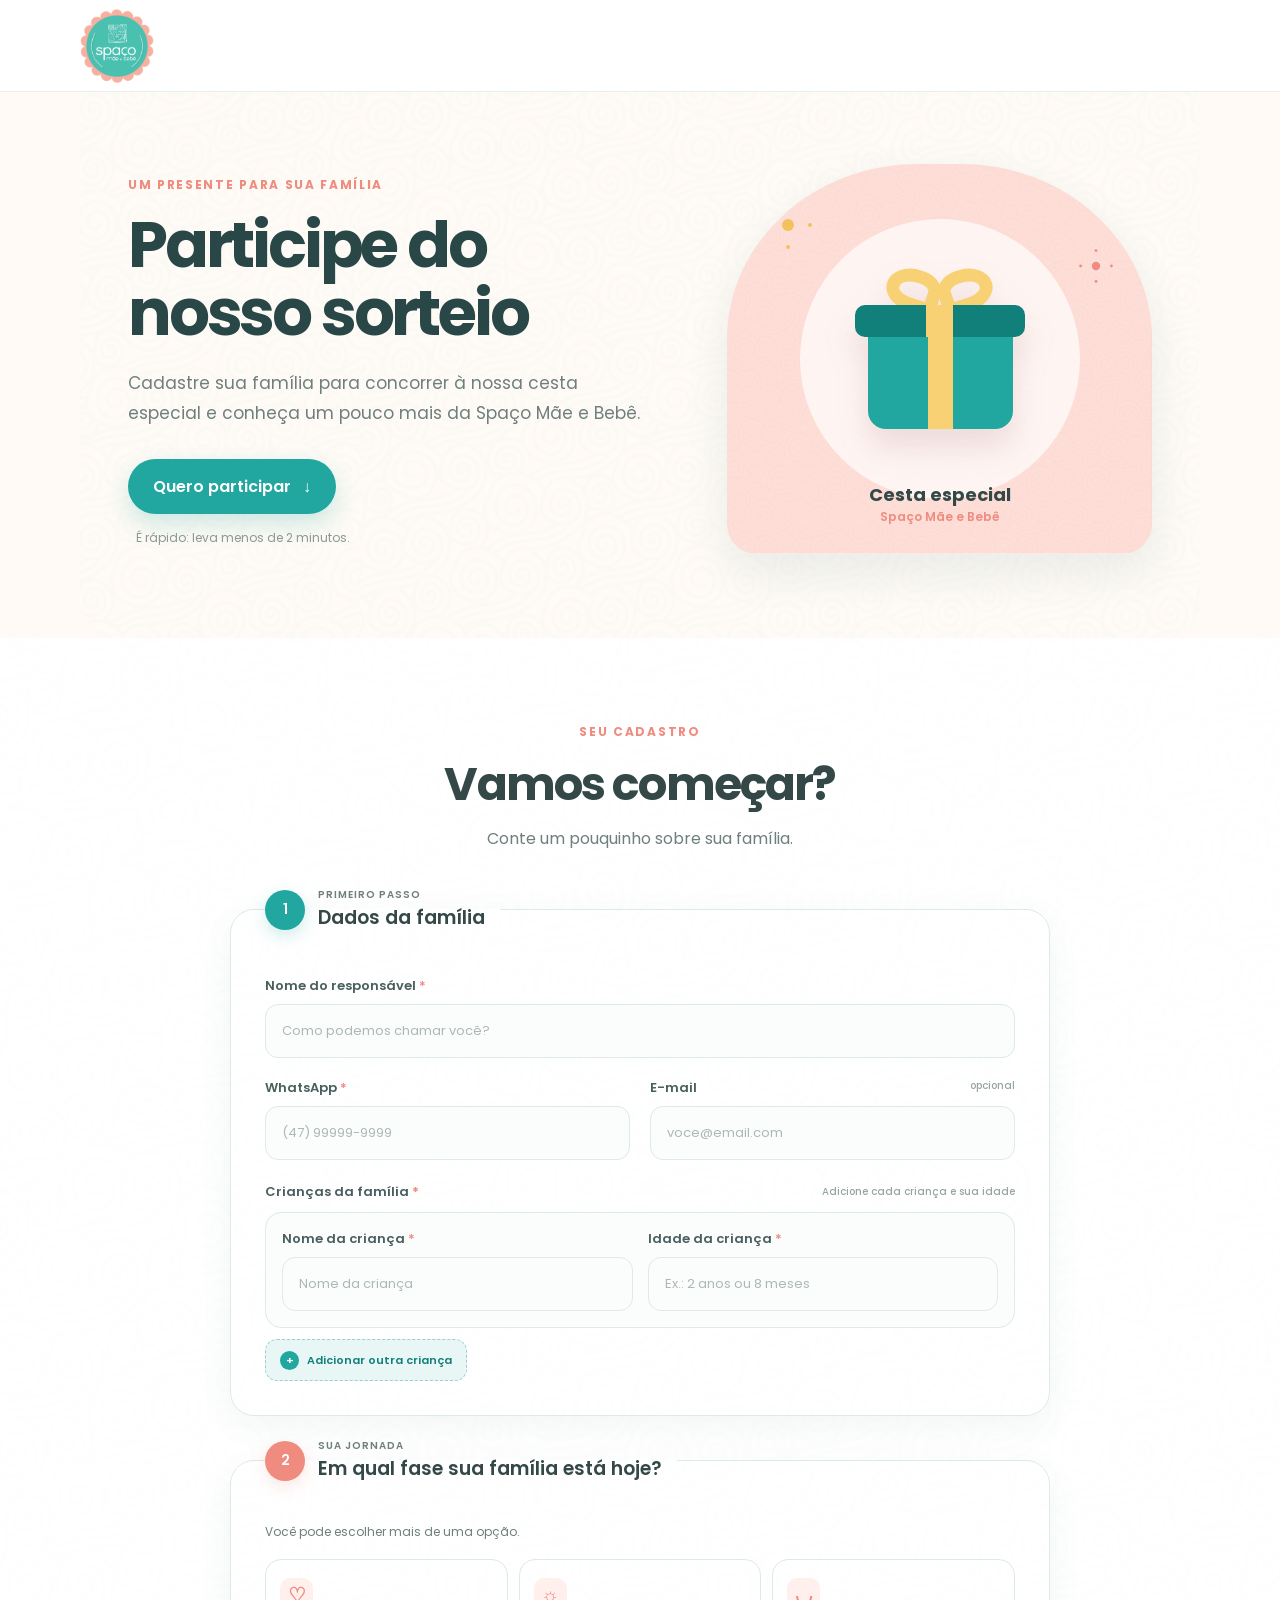
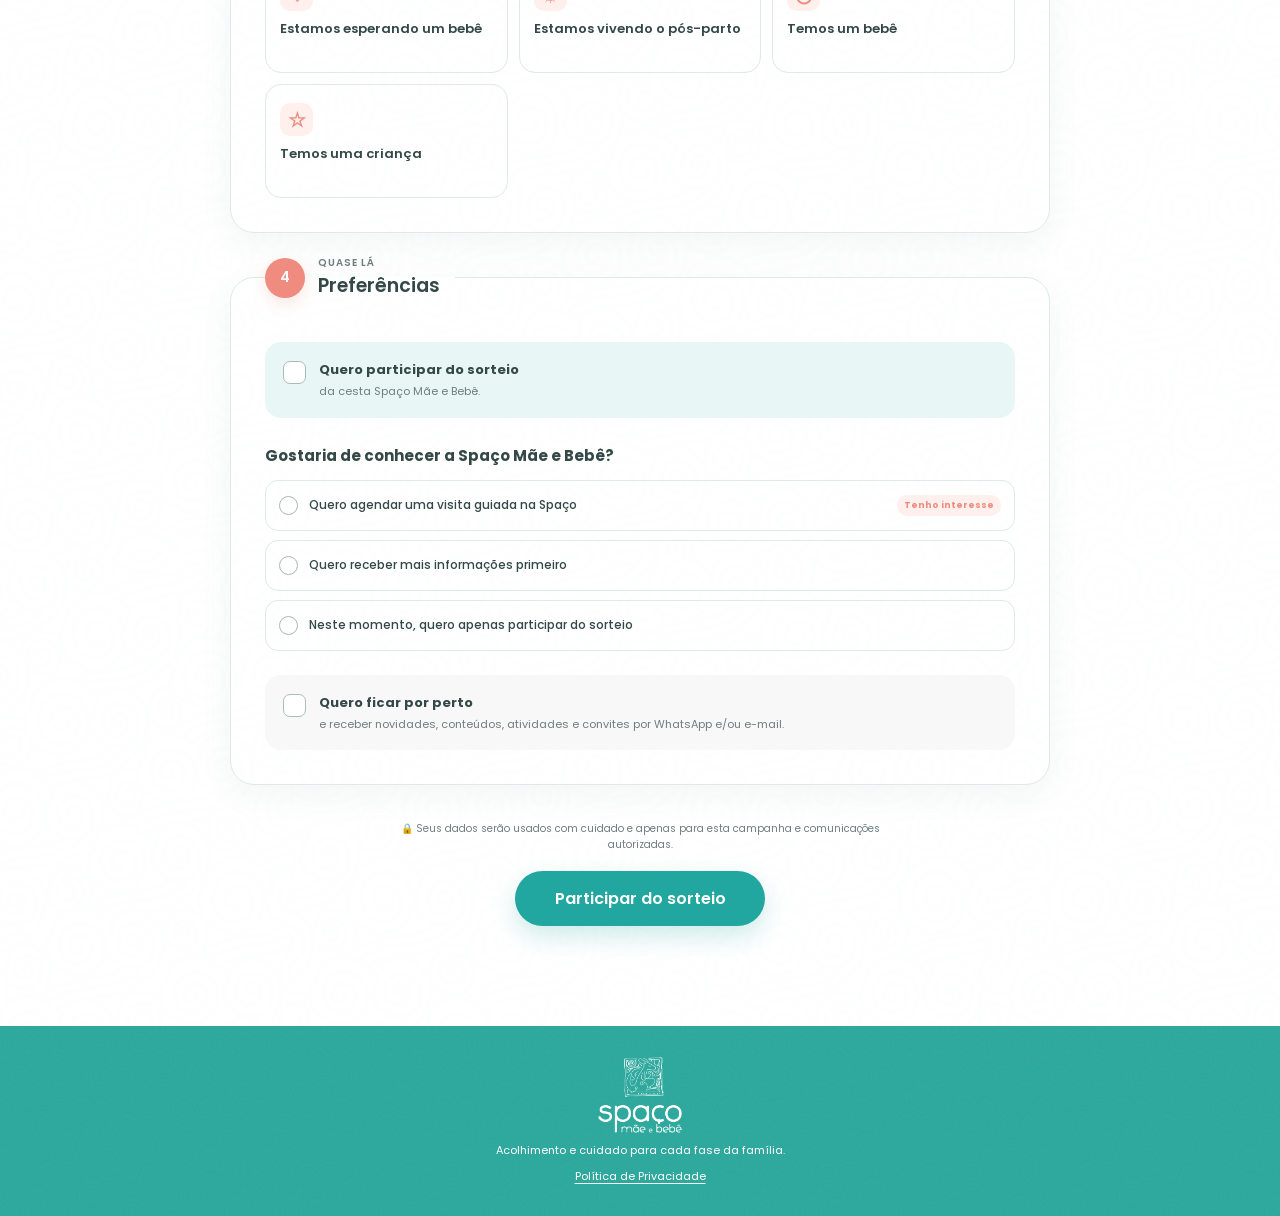
==== commit 2e503d66: "Ajustes" ====
--- a/index.html
+++ b/index.html
@@ -6,6 +6,8 @@
     <meta name="theme-color" content="#25a9a2" />
     <meta name="description" content="Participe do sorteio especial da Spaço Mãe e Bebê." />
     <title>Sorteio | Spaço Mãe e Bebê</title>
+    <link rel="icon" type="image/png" href="assets/tag-spaco.png" />
+    <link rel="apple-touch-icon" href="assets/tag-spaco.png" />
     <link rel="preconnect" href="https://fonts.googleapis.com" />
     <link rel="preconnect" href="https://fonts.gstatic.com" crossorigin />
     <link href="https://fonts.googleapis.com/css2?family=Poppins:wght@400;500;600;700&display=swap" rel="stylesheet" />
@@ -15,8 +17,7 @@
   <body>
     <header class="site-header">
       <a class="brand" href="https://spacomaeebebe.com.br/" aria-label="Spaço Mãe e Bebê">
-        <span class="brand-mark" aria-hidden="true"><span></span><span></span><span></span></span>
-        <span class="brand-name">spaço<small>mãe e bebê</small></span>
+        <img src="assets/tag-spaco.png" alt="Spaço Mãe e Bebê" />
       </a>
     </header>
 
@@ -163,6 +164,10 @@
       </section>
     </main>
 
-    <footer><span class="footer-heart">♡</span><p>Feito com carinho para famílias.</p><a href="https://spacomaeebebe.com.br/politica-de-privacidade/">Política de Privacidade</a></footer>
+    <footer>
+      <img class="footer-logo" src="assets/logo-spaco-vertical-branca.png" alt="Spaço Mãe e Bebê" />
+      <p>Acolhimento e cuidado para cada fase da família.</p>
+      <a href="https://spacomaeebebe.com.br/politica-de-privacidade/">Política de Privacidade</a>
+    </footer>
   </body>
 </html>
--- a/styles.css
+++ b/styles.css
@@ -20,16 +20,11 @@
 a { color: inherit; }
 [hidden] { display: none !important; }
 
-.site-header { height: 82px; padding: 0 max(24px, calc((100% - 1120px) / 2)); display: flex; align-items: center; justify-content: space-between; background: rgba(255,255,255,.96); border-bottom: 1px solid #edf2f1; }
-.brand { display: inline-flex; align-items: center; gap: 10px; text-decoration: none; color: var(--teal-dark); }
-.brand-name { font-size: 28px; line-height: .82; letter-spacing: -.06em; font-weight: 700; }
-.brand-name small { display: block; color: var(--coral); letter-spacing: .08em; font-size: 9px; text-transform: uppercase; margin: 7px 0 0 2px; }
-.brand-mark { position: relative; width: 34px; height: 38px; display: block; }
-.brand-mark span { position: absolute; width: 15px; height: 25px; border: 3px solid var(--teal); border-radius: 100% 10% 100% 10%; transform: rotate(-25deg); left: 2px; top: 9px; }
-.brand-mark span:nth-child(2) { transform: rotate(25deg) scaleX(-1); left: 17px; }
-.brand-mark span:nth-child(3) { width: 12px; height: 12px; border: 0; border-radius: 50%; background: var(--coral); left: 11px; top: 1px; }
+.site-header { height: 92px; padding: 0 max(24px, calc((100% - 1120px) / 2)); display: flex; align-items: center; background: rgba(255,255,255,.98); border-bottom: 1px solid #e6efed; }
+.brand { width: 74px; height: 74px; display: block; text-decoration: none; }
+.brand img { width: 100%; height: 100%; display: block; object-fit: contain; }
 
-.hero { max-width: 1120px; margin: 0 auto; padding: 72px 24px 84px; display: grid; grid-template-columns: 1.1fr .9fr; align-items: center; gap: 80px; position: relative; }
+.hero { max-width: 1120px; margin: 0 auto; padding: 72px 48px 84px; display: grid; grid-template-columns: 1.1fr .9fr; align-items: center; gap: 80px; position: relative; background-image: linear-gradient(rgba(255,250,245,.91), rgba(255,250,245,.91)), url("assets/arabesco-claro.jpg"); background-position: center; background-size: auto, 560px auto; border-radius: 0 0 34px 34px; }
 .hero h1 { font-size: clamp(42px, 5vw, 68px); line-height: 1.06; letter-spacing: -.05em; margin: 15px 0 22px; color: #284746; }
 .hero p { font-size: 17px; line-height: 1.75; max-width: 600px; color: var(--muted); margin: 0 0 30px; }
 .eyebrow { display: inline-block; color: var(--coral); font-size: 12px; font-weight: 700; letter-spacing: .14em; text-transform: uppercase; }
@@ -38,11 +33,11 @@
 .button-primary { color: white; background: var(--teal); box-shadow: 0 10px 24px rgba(33, 167, 160, .22); }
 .button-primary:hover { background: var(--teal-dark); }
 .hero-note { display: block; color: #8a9896; font-size: 12px; margin: 15px 0 0 8px; }
-.prize-card { height: 390px; border-radius: 45% 45% 30px 30px; background: var(--coral-soft); position: relative; overflow: hidden; display: flex; align-items: center; justify-content: center; box-shadow: var(--shadow); }
+.prize-card { height: 390px; border-radius: 45% 45% 30px 30px; background-color: var(--coral-soft); background-image: linear-gradient(rgba(255,240,237,.72), rgba(255,240,237,.72)), url("assets/arabesco-coral.png"); background-position: center; background-size: auto, 260px auto; position: relative; overflow: hidden; display: flex; align-items: center; justify-content: center; box-shadow: var(--shadow); }
 .prize-card:before { content: ""; width: 280px; height: 280px; position: absolute; border-radius: 50%; background: rgba(255,255,255,.7); }
 .prize-copy { position: absolute; bottom: 28px; text-align: center; display: flex; flex-direction: column; color: var(--ink); }
 .prize-copy strong { font-size: 18px; }.prize-copy span { color: var(--coral); font-size: 12px; font-weight: 600; }
-.gift { width: 170px; height: 160px; position: relative; z-index: 1; margin-top: -20px; filter: drop-shadow(0 18px 15px rgba(143,82,71,.15)); }
+.gift { width: 170px; height: 160px; position: relative; z-index: 1; margin-top: -20px; filter: drop-shadow(0 18px 15px rgba(143,82,71,.15)); animation: gift-float 3.4s ease-in-out infinite; will-change: transform; }
 .gift-box { position: absolute; width: 145px; height: 100px; left: 13px; bottom: 0; background: var(--teal); border-radius: 7px 7px 18px 18px; }
 .gift-box:before { content:""; position:absolute; width: 25px; height:100%; background:#f8d174; left:60px; }
 .gift-lid { position:absolute; width:170px; height:32px; bottom:92px; left:0; background:var(--teal-dark); border-radius:10px; z-index:2; }
@@ -51,8 +46,16 @@
 .gift-bow.right { left:83px; transform:rotate(-18deg) scaleX(-1); }
 .sun { position:absolute; width:12px; height:12px; border-radius:50%; background:#f3c25c; top:55px; left:55px; box-shadow: 0 -22px 0 -4px #f3c25c, 0 22px 0 -4px #f3c25c, 22px 0 0 -4px #f3c25c, -22px 0 0 -4px #f3c25c; }
 .sun-two { top:96px; left:auto; right:50px; transform:scale(.7); background:var(--coral); box-shadow: 0 -22px 0 -4px var(--coral), 0 22px 0 -4px var(--coral), 22px 0 0 -4px var(--coral), -22px 0 0 -4px var(--coral); }
+.prize-card:hover .gift { animation: gift-hop .7s ease-in-out, gift-float 3.4s .7s ease-in-out infinite; }
+.sun-one { animation: twinkle 2.1s ease-in-out infinite; }.sun-two { animation: twinkle 2.1s .65s ease-in-out infinite; }
+.sparkle-particle { --sparkle-color: #f3c25c; position: absolute; z-index: 4; width: 8px; height: 8px; left: var(--sparkle-x); top: var(--sparkle-y); pointer-events: none; background: var(--sparkle-color); transform: rotate(45deg); border-radius: 2px; animation: sparkle-pop .85s ease-out forwards; }
+.sparkle-particle::after { content: ""; position: absolute; inset: 2px -3px; border-radius: inherit; background: inherit; }
+@keyframes gift-float { 0%, 100% { transform: translateY(0) rotate(-1deg); } 50% { transform: translateY(-10px) rotate(1deg); } }
+@keyframes gift-hop { 0%, 100% { transform: translateY(0) scale(1); } 45% { transform: translateY(-18px) scale(1.04); } 70% { transform: translateY(-5px) scale(.98); } }
+@keyframes twinkle { 0%, 100% { opacity: .55; } 50% { opacity: 1; filter: brightness(1.1); } }
+@keyframes sparkle-pop { 0% { opacity: 0; transform: translate(-50%, -50%) rotate(45deg) scale(.2); } 35% { opacity: 1; } 100% { opacity: 0; transform: translate(calc(-50% + var(--sparkle-dx)), calc(-50% + var(--sparkle-dy))) rotate(135deg) scale(1.15); } }
 
-.form-section { background: var(--white); padding: 80px 24px 100px; }
+.form-section { background-color: var(--white); background-image: linear-gradient(rgba(255,255,255,.96), rgba(255,255,255,.96)), url("assets/arabesco-claro.jpg"); background-position: center; background-size: auto, 700px auto; padding: 80px 24px 100px; }
 .form-intro { text-align: center; max-width: 650px; margin: 0 auto 36px; }
 .form-intro h2, .success-card h2 { font-size: clamp(32px, 4vw, 46px); letter-spacing: -.04em; margin: 7px 0; }
 .form-intro p { margin: 0; color: var(--muted); }
@@ -118,12 +121,13 @@
 .success-card { max-width: 720px; margin: 80px auto; padding: 60px 30px; text-align: center; background: white; border-radius: 30px; box-shadow: var(--shadow); }
 .success-card p { color: var(--muted); line-height: 1.7; max-width: 560px; margin: 10px auto 24px; }.success-card .visit-success { padding: 16px; background: var(--coral-soft); border-radius: 14px; color: var(--ink); }
 .success-icon { width: 66px; height: 66px; display: grid; place-items: center; margin: 0 auto 18px; border-radius: 50%; background: var(--teal-soft); color: var(--teal); font-size: 27px; }
-footer { min-height: 130px; padding: 30px 24px; display: flex; flex-direction: column; align-items: center; justify-content: center; color: var(--muted); font-size: 11px; text-align: center; }
-footer p { margin: 4px; }.footer-heart { font-size: 24px; color: var(--coral); }footer a { color: var(--teal-dark); margin-top: 5px; }
+footer { min-height: 190px; padding: 28px 24px; display: flex; flex-direction: column; align-items: center; justify-content: center; color: white; font-size: 11px; text-align: center; background-color: #43b8ae; background-image: linear-gradient(rgba(35,161,151,.72), rgba(35,161,151,.72)), url("assets/arabesco-turquesa.png"); background-position: center; background-size: auto, 260px auto; }
+.footer-logo { width: 106px; height: 76px; object-fit: contain; margin-bottom: 5px; }
+footer p { margin: 4px; }footer a { color: white; margin-top: 5px; text-underline-offset: 3px; }
 
 @media (max-width: 760px) {
-  .site-header { height: 70px; padding: 0 18px; }.brand-name { font-size: 23px; }.brand-mark { transform: scale(.85); margin-right: -3px; }
-  .hero { padding: 45px 20px 60px; grid-template-columns: 1fr; gap: 38px; text-align: center; }.hero h1 { font-size: 40px; }.hero p { font-size: 15px; line-height: 1.65; }.hero .button { width: 100%; }.hero-note { margin-left: 0; }
+  .site-header { height: 78px; padding: 0 18px; justify-content: center; }.brand { width: 64px; height: 64px; }
+  .hero { padding: 45px 20px 60px; grid-template-columns: 1fr; gap: 38px; text-align: center; border-radius: 0 0 24px 24px; background-size: auto, 430px auto; }.hero h1 { font-size: 40px; }.hero p { font-size: 15px; line-height: 1.65; }.hero .button { width: 100%; }.hero-note { margin-left: 0; }
   .prize-card { height: 300px; border-radius: 38% 38% 24px 24px; }.gift { transform: scale(.8); }.prize-copy { bottom: 22px; }
   .form-section { padding: 60px 14px 75px; }.form-intro { margin-bottom: 28px; }.form-intro h2 { font-size: 34px; }
   .form-step { padding: 24px 17px 22px; border-radius: 20px; }.form-step legend { font-size: 16px; padding-right: 8px; }.step-number { width: 36px; height: 36px; }
@@ -134,4 +138,4 @@
   .submit-button { width: 100%; min-height: 58px; }.success-card { margin: 40px 14px; padding: 45px 20px; }
 }
 
-@media (prefers-reduced-motion: reduce) { html { scroll-behavior: auto; } *, *:before, *:after { animation-duration: .01ms !important; transition-duration: .01ms !important; } }
+@media (prefers-reduced-motion: reduce) { html { scroll-behavior: auto; } *, *:before, *:after { animation-duration: .01ms !important; animation-iteration-count: 1 !important; transition-duration: .01ms !important; } }
